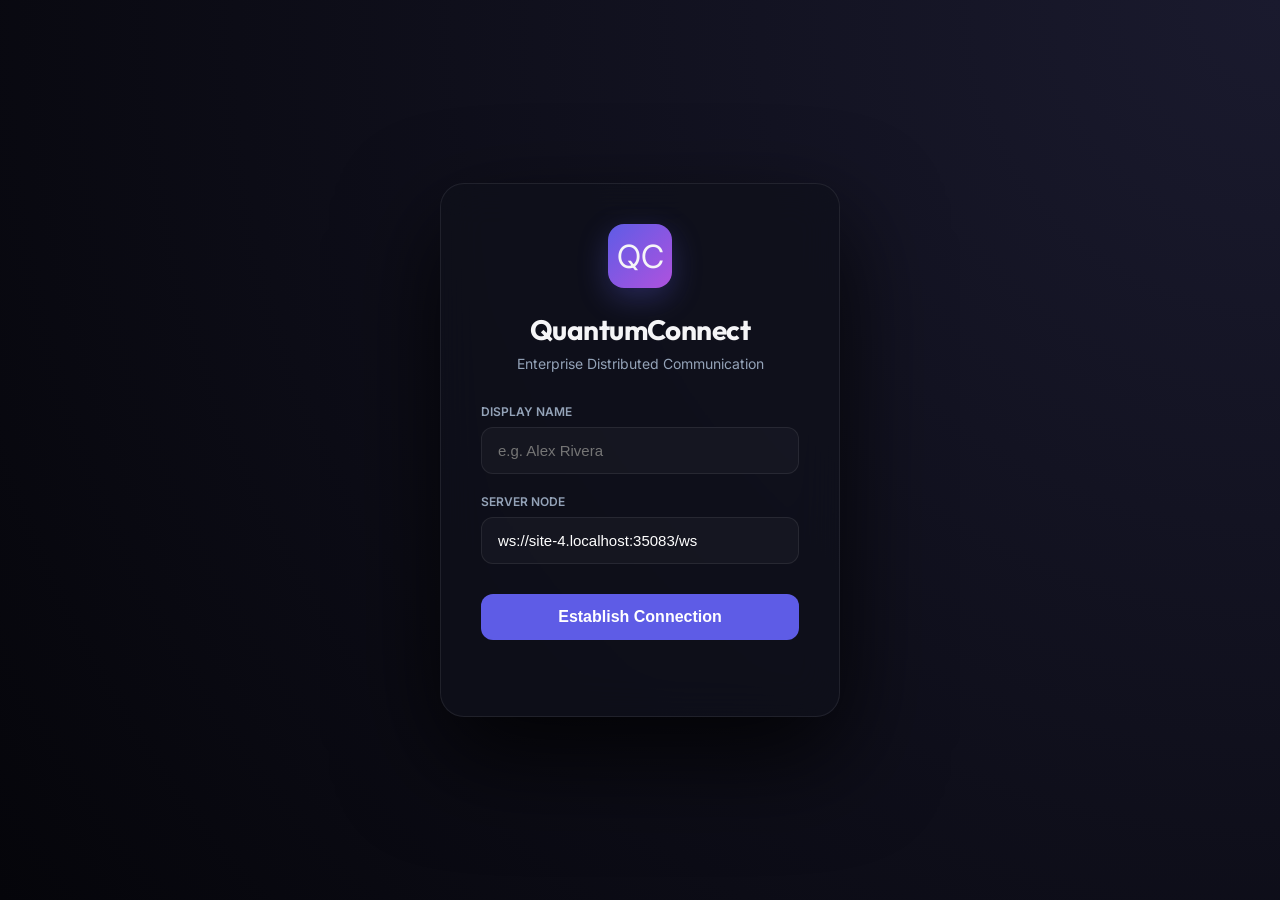
==== web_client/index.html @ 7e45ebaa "Initial commit" ====
<!DOCTYPE html>
<html lang="en">
<head>
    <meta charset="UTF-8">
    <meta name="viewport" content="width=device-width, initial-scale=1.0">
    <title>QuantumConnect | Enterprise Communication</title>
    <!-- Google Fonts -->
    <link href="https://fonts.googleapis.com/css2?family=Outfit:wght@300;400;500;600;700&family=Inter:wght@300;400;500;600&display=swap" rel="stylesheet">
    <style>
        :root {
            --bg: #05050a;
            --surface: #0f111a;
            --surface-hover: #161a29;
            --border: rgba(255, 255, 255, 0.08);
            --accent: #5e5ce6;
            --accent-glow: rgba(94, 92, 230, 0.3);
            --text-main: #f5f5f7;
            --text-dim: #94a3b8;
            --success: #34c759;
            --danger: #ff453a;
            --glass: rgba(15, 17, 26, 0.7);
            --sidebar-width: 260px;
        }

        * {
            box-sizing: border-box;
            margin: 0;
            padding: 0;
            scrollbar-width: thin;
            scrollbar-color: var(--border) transparent;
        }

        body {
            font-family: 'Inter', sans-serif;
            background-color: var(--bg);
            color: var(--text-main);
            height: 100vh;
            overflow: hidden;
            display: flex;
            flex-direction: column;
        }

        h1, h2, h3, .brand-name {
            font-family: 'Outfit', sans-serif;
        }

        /* --- AUTH SCREEN --- */
        #auth-screen {
            position: fixed;
            inset: 0;
            z-index: 1000;
            background: radial-gradient(circle at top right, #1a1a2e 0%, #05050a 100%);
            display: flex;
            align-items: center;
            justify-content: center;
            transition: opacity 0.5s ease-out;
        }

        .auth-card {
            width: 100%;
            max-width: 400px;
            padding: 40px;
            background: var(--glass);
            backdrop-filter: blur(20px);
            border: 1px solid var(--border);
            border-radius: 24px;
            box-shadow: 0 40px 100px rgba(0,0,0,0.8);
            text-align: center;
            animation: authIn 0.6s cubic-bezier(0.16, 1, 0.3, 1);
        }

        @keyframes authIn {
            from { opacity: 0; transform: translateY(20px) scale(0.95); }
            to { opacity: 1; transform: translateY(0) scale(1); }
        }

        .auth-logo {
            width: 64px;
            height: 64px;
            background: linear-gradient(135deg, var(--accent), #af52de);
            border-radius: 16px;
            margin: 0 auto 24px;
            display: flex;
            align-items: center;
            justify-content: center;
            font-size: 32px;
            box-shadow: 0 10px 30px var(--accent-glow);
        }

        .auth-title { font-size: 28px; font-weight: 700; margin-bottom: 8px; letter-spacing: -0.02em; }
        .auth-sub { font-size: 14px; color: var(--text-dim); margin-bottom: 32px; }

        .input-group { text-align: left; margin-bottom: 20px; }
        .input-group label { display: block; font-size: 12px; font-weight: 600; color: var(--text-dim); text-transform: uppercase; margin-bottom: 8px; }
        .input-group input {
            width: 100%;
            padding: 14px 16px;
            background: rgba(255,255,255,0.03);
            border: 1px solid var(--border);
            border-radius: 12px;
            color: white;
            font-size: 15px;
            outline: none;
            transition: all 0.2s;
        }
        .input-group input:focus { border-color: var(--accent); background: rgba(255,255,255,0.05); box-shadow: 0 0 0 4px var(--accent-glow); }

        .btn-auth {
            width: 100%;
            padding: 14px;
            background: var(--accent);
            border: none;
            border-radius: 12px;
            color: white;
            font-size: 16px;
            font-weight: 600;
            cursor: pointer;
            transition: all 0.3s;
            margin-top: 10px;
        }
        .btn-auth:hover { filter: brightness(1.1); transform: translateY(-1px); box-shadow: 0 10px 20px var(--accent-glow); }
        .btn-auth:active { transform: translateY(0); }

        /* --- MAIN LAYOUT --- */
        #main-app {
            display: grid;
            grid-template-columns: var(--sidebar-width) 1fr;
            height: 100vh;
            opacity: 0;
            transition: opacity 0.5s ease;
        }
        #main-app.visible { opacity: 1; }

        .sidebar {
            background: var(--surface);
            border-right: 1px solid var(--border);
            display: flex;
            flex-direction: column;
            padding: 24px 0;
            z-index: 10;
        }

        .sidebar-header {
            padding: 0 24px 24px;
            display: flex;
            align-items: center;
            gap: 12px;
            font-weight: 700;
            font-size: 18px;
            border-bottom: 1px solid var(--border);
        }

        .sidebar-nav {
            flex: 1;
            overflow-y: auto;
            padding: 20px 12px;
        }

        .nav-label {
            font-size: 11px;
            font-weight: 700;
            color: var(--text-dim);
            text-transform: uppercase;
            padding: 0 12px 10px;
            display: flex;
            justify-content: space-between;
            align-items: center;
        }

        .nav-item {
            display: flex;
            align-items: center;
            gap: 10px;
            padding: 10px 12px;
            border-radius: 10px;
            cursor: pointer;
            font-size: 14px;
            font-weight: 500;
            color: var(--text-dim);
            transition: 0.2s;
            margin-bottom: 4px;
        }
        .nav-item:hover { background: var(--surface-hover); color: white; }
        .nav-item.active { background: var(--accent-glow); color: var(--accent); border-left: 3px solid var(--accent); }
        .nav-item .icon { font-size: 16px; width: 20px; text-align: center; }

        .user-pill {
            display: flex;
            align-items: center;
            gap: 10px;
            padding: 10px;
            border-radius: 10px;
            transition: 0.2s;
        }
        .user-avatar {
            width: 32px;
            height: 32px;
            border-radius: 10px;
            background: var(--border);
            display: flex;
            align-items: center;
            justify-content: center;
            font-weight: 700;
            font-size: 12px;
            color: white;
            flex-shrink: 0;
        }
        .user-status {
            width: 8px;
            height: 8px;
            border-radius: 50%;
            background: var(--success);
            box-shadow: 0 0 10px var(--success);
        }
        .user-info { flex: 1; min-width: 0; }
        .user-name { font-size: 13px; font-weight: 600; white-space: nowrap; overflow: hidden; text-overflow: ellipsis; }

        .chat-container {
            display: flex;
            flex-direction: column;
            background: #000;
            position: relative;
        }

        .chat-header {
            height: 64px;
            background: var(--surface);
            border-bottom: 1px solid var(--border);
            display: flex;
            align-items: center;
            justify-content: space-between;
            padding: 0 24px;
        }

        .chat-title {
            display: flex;
            align-items: center;
            gap: 10px;
            font-weight: 600;
        }

        .messages-area {
            flex: 1;
            overflow-y: auto;
            padding: 24px;
            display: flex;
            flex-direction: column;
            gap: 20px;
        }

        /* --- MESSAGE STYLES --- */
        .msg-group {
            display: flex;
            gap: 12px;
            max-width: 80%;
            animation: msgIn 0.3s cubic-bezier(0.16, 1, 0.3, 1);
        }
        @keyframes msgIn {
            from { opacity: 0; transform: translateY(10px); }
            to { opacity: 1; transform: translateY(0); }
        }

        .msg-own { align-self: flex-end; flex-direction: row-reverse; }
        .msg-avatar { width: 36px; height: 36px; border-radius: 12px; flex-shrink: 0; background: var(--surface-hover); display: flex; align-items: center; justify-content: center; font-weight: 700; }
        .msg-content-wrapper { display: flex; flex-direction: column; gap: 4px; }
        .msg-info { display: flex; align-items: center; gap: 8px; font-size: 11px; color: var(--text-dim); }
        .msg-bubble {
            padding: 12px 16px;
            border-radius: 16px;
            font-size: 14px;
            line-height: 1.5;
            background: var(--surface);
            border: 1px solid var(--border);
            color: var(--text-main);
            position: relative;
        }
        .msg-own .msg-bubble { background: var(--accent); border-color: transparent; color: white; border-bottom-right-radius: 2px; }
        .msg-not-own .msg-bubble { border-bottom-left-radius: 2px; }

        .input-area {
            padding: 24px;
            background: var(--surface);
            border-top: 1px solid var(--border);
            display: flex;
            gap: 12px;
            align-items: center;
        }

        .input-wrapper {
            flex: 1;
            background: rgba(255,255,255,0.03);
            border: 1px solid var(--border);
            border-radius: 14px;
            display: flex;
            align-items: center;
            padding: 0 12px;
            transition: 0.2s;
        }
        .input-wrapper:focus-within { border-color: var(--accent); background: rgba(255,255,255,0.05); }

        #msg-input {
            flex: 1;
            background: transparent;
            border: none;
            padding: 14px 4px;
            color: white;
            font-size: 15px;
            outline: none;
        }

        .btn-action {
            background: transparent;
            border: none;
            color: var(--text-dim);
            font-size: 18px;
            cursor: pointer;
            width: 36px;
            height: 36px;
            border-radius: 10px;
            display: flex;
            align-items: center;
            justify-content: center;
            transition: 0.2s;
        }
        .btn-action:hover { color: white; background: var(--surface-hover); }
        .btn-send { background: var(--accent); color: white; }
        .btn-send:hover { transform: scale(1.05); background: var(--accent); }

        /* --- MEDIA QUERIES --- */
        @media (max-width: 768px) {
            #main-app { grid-template-columns: 1fr; }
            .sidebar { display: none; }
        }

        /* Support for Widget mode */
        body.widget-mode {
            background: transparent;
        }
        body.widget-mode .sidebar { display: none; }
        body.widget-mode #main-app { grid-template-columns: 1fr; border-radius: 20px; border: 1px solid var(--border); }
    </style>
</head>
<body>

    <!-- AUTH SCREEN -->
    <div id="auth-screen">
        <div class="auth-card">
            <div class="auth-logo">QC</div>
            <h1 class="auth-title">QuantumConnect</h1>
            <p class="auth-sub">Enterprise Distributed Communication</p>
            
            <div class="input-group">
                <label>Display Name</label>
                <input type="text" id="username-input" placeholder="e.g. Alex Rivera" maxlength="24">
            </div>
            <div class="input-group">
                <label>Server Node</label>
                <input type="text" id="server-input" placeholder="ws://localhost:8888">
            </div>
            
            <button class="btn-auth" onclick="connect()">Establish Connection</button>
            <div id="auth-error" style="color: var(--danger); font-size: 13px; margin-top: 16px; min-height: 20px;"></div>
        </div>
    </div>

    <!-- MAIN APP -->
    <div id="main-app">
        <!-- Sidebar -->
        <aside class="sidebar">
            <div class="sidebar-header">
                <div class="auth-logo" style="width: 32px; height: 32px; font-size: 14px; margin: 0;">QC</div>
                <span class="brand-name">QuantumConnect</span>
            </div>

            <nav class="sidebar-nav">
                <div class="nav-label">Workspace</div>
                <div class="nav-item active">
                    <span class="icon">#</span>
                    <span>General Channel</span>
                </div>
                <div class="nav-item">
                    <span class="icon">⚡</span>
                    <span>System Alerts</span>
                </div>

                <div class="nav-label" style="margin-top: 30px;">
                    Users
                    <span id="user-count-badge" style="font-size: 10px; background: var(--accent); color: white; padding: 2px 6px; border-radius: 10px;">0</span>
                </div>
                <div id="online-users-list">
                    <!-- Users injected here -->
                </div>
            </nav>

            <div style="padding: 16px; border-top: 1px solid var(--border);">
                <div class="user-pill">
                    <div id="my-avatar" class="user-avatar">?</div>
                    <div class="user-info">
                        <div id="my-name" class="user-name">Not Connected</div>
                        <div style="font-size: 11px; color: var(--text-dim);">Internal Node</div>
                    </div>
                    <div class="user-status"></div>
                </div>
            </div>
        </aside>

        <!-- Chat Main -->
        <main class="chat-container">
            <header class="chat-header">
                <div class="chat-title">
                    <span style="color: var(--text-dim);">#</span>
                    <span>General Channel</span>
                    <span class="user-status" id="connection-status" style="background: var(--danger); box-shadow: 0 0 10px var(--danger);"></span>
                </div>
                <div style="display: flex; gap: 8px;">
                    <button class="btn-action">🔒</button>
                    <button class="btn-action">⚙️</button>
                </div>
            </header>

            <div class="messages-area" id="messages-list">
                <!-- Messages injected here -->
                <div class="msg-group system" style="justify-content: center; font-size: 12px; color: var(--text-dim); font-style: italic;">
                    Waiting for data stream...
                </div>
            </div>

            <div class="input-area">
                <button class="btn-action" onclick="document.getElementById('file-input').click()">📎</button>
                <div class="input-wrapper">
                    <input type="text" id="msg-input" placeholder="Type a message to the team..." onkeydown="handleKey(event)">
                    <button class="btn-action" title="Emoji">😊</button>
                </div>
                <button class="btn-action btn-send" onclick="sendMessage()">➤</button>
                <input type="file" id="file-input" style="display:none" onchange="uploadFile(this)">
            </div>
        </main>
    </div>

    <script>
        let ws = null;
        let myId = null;
        let myName = "";
        let retryCount = 0;

        // Auto-fill server based on URL
        document.getElementById('server-input').value = `ws://${window.location.host}/ws`;

        // --- WIDGET & INTEGRATION LOGIC ---
        const urlParams = new URLSearchParams(window.location.search);
        const isWidget = urlParams.get('widget') === 'true';
        const autoUser = urlParams.get('user');
        const accentColor = urlParams.get('accent');

        if (isWidget) {
            document.body.classList.add('widget-mode');
            if (accentColor) document.documentElement.style.setProperty('--accent', accentColor);
        }

        if (autoUser) {
            document.getElementById('username-input').value = autoUser;
            // Short delay to ensure socket is ready
            setTimeout(connect, 500);
        }

        // Listen for parent messages
        window.addEventListener('message', (event) => {
            if (event.data.type === 'SEND_MSG' && event.data.text) {
                document.getElementById('msg-input').value = event.data.text;
                sendMessage();
            }
        });

        function connect() {
            const nameInput = document.getElementById('username-input');
            const serverInput = document.getElementById('server-input');
            const errorEl = document.getElementById('auth-error');

            if (!nameInput.value.trim()) {
                errorEl.textContent = "Please enter a valid display name.";
                return;
            }

            errorEl.textContent = "";
            const btn = document.querySelector('.btn-auth');
            if (btn) {
                btn.textContent = "Connecting...";
                btn.disabled = true;
            }

            try {
                // Enterprise auto-pathing: if user didn't specify /ws, add it
                let url = serverInput.value;
                if (!url.endsWith('/ws')) url += '/ws';
                ws = new WebSocket(url);
            } catch (e) {
                if (errorEl) errorEl.textContent = "Connection Error: Check server path.";
                if (btn) resetAuthBtn();
                return;
            }

            ws.onopen = () => {
                ws.send(JSON.stringify({
                    type: "register",
                    username: nameInput.value.trim(),
                    user_id: "user_" + Math.random().toString(36).substr(2, 9)
                }));
            };

            ws.onmessage = (e) => {
                const data = JSON.parse(e.data);
                handleProtocol(data);
            };

            ws.onclose = () => {
                document.getElementById('connection-status').style.background = 'var(--danger)';
                appendSystemMessage("⚠️ Connection to node lost.");
            };
        }

        function handleProtocol(data) {
            switch(data.type) {
                case "welcome":
                    myId = data.user_id;
                    myName = data.username;
                    // LOAD HISTORY
                    if (data.history) {
                        document.getElementById('messages-list').innerHTML = "";
                        data.history.forEach(m => appendMessage(m));
                        appendSystemMessage("--- Message Archive Synchronized ---");
                    }
                    enterApp();
                    break;
                case "public_message":
                    appendMessage(data);
                    break;
                case "user_list":
                    updateUserList(data.users);
                    break;
            }
        }

        function enterApp() {
            document.getElementById('auth-screen').style.opacity = '0';
            setTimeout(() => {
                document.getElementById('auth-screen').style.display = 'none';
                document.getElementById('main-app').classList.add('visible');
                document.getElementById('my-name').textContent = myName;
                document.getElementById('my-avatar').textContent = myName.charAt(0).toUpperCase();
                document.getElementById('connection-status').style.background = 'var(--success)';
                document.getElementById('connection-status').style.boxShadow = '0 0 10px var(--success)';
            }, 500);
        }

        function handleKey(e) {
            if (e.key === 'Enter') sendMessage();
        }

        function sendMessage() {
            const input = document.getElementById('msg-input');
            if (!input.value.trim()) return;

            const msg = {
                type: "public_message",
                content: input.value.trim()
            };

            ws.send(JSON.stringify(msg));
            
            // Optimistic render for own message
            appendMessage({
                sender: myName,
                sender_id: myId,
                content: input.value.trim(),
                timestamp: new Date().toISOString()
            }, true);

            input.value = "";
        }

        function appendMessage(data, isOwn = false) {
            const list = document.getElementById('messages-list');
            const self = isOwn || data.sender_id === myId;
            
            const time = data.timestamp ? new Date(data.timestamp).toLocaleTimeString([], {hour: '2-digit', minute:'2-digit'}) : "Now";

            const div = document.createElement('div');
            div.className = `msg-group ${self ? 'msg-own' : 'msg-not-own'}`;
            div.innerHTML = `
                <div class="msg-avatar" style="background: ${getHSL(data.sender)}">${data.sender.charAt(0).toUpperCase()}</div>
                <div class="msg-content-wrapper">
                    <div class="msg-info">
                        <span style="font-weight: 700; color: ${self ? 'var(--accent)' : 'var(--text-main)'}">${data.sender}</span>
                        <span>${time}</span>
                    </div>
                    <div class="msg-bubble">${parseContent(data.content)}</div>
                </div>
            `;
            list.appendChild(div);
            list.scrollTop = list.scrollHeight;
        }

        function getHSL(name) {
            let hash = 0;
            for (let i = 0; i < name.length; i++) {
                hash = name.charCodeAt(i) + ((hash << 5) - hash);
            }
            return `hsl(${hash % 360}, 60%, 50%)`;
        }

        function parseContent(content) {
            if (content.startsWith('__FILE__')) {
                const parts = content.split('|_|');
                if (parts.length >= 4) {
                    const type = parts[0].replace('__FILE__', '');
                    const url = window.location.origin + '/' + parts[1].replace(/^\/+/, '');
                    const name = parts[2];
                    const caption = parts[3];

                    if (type === 'image') {
                        return `
                            <div class="media-container">
                                ${caption ? `<p style="margin-bottom:8px">${caption}</p>` : ''}
                                <img src="${url}" style="max-width: 100%; border-radius: 12px; cursor: pointer; border: 1px solid var(--border);" onclick="window.open('${url}')">
                            </div>
                        `;
                    } else if (type === 'audio') {
                        return `
                            <div class="media-container">
                                <audio controls src="${url}" style="width: 220px; height: 32px;"></audio>
                            </div>
                        `;
                    } else {
                        return `
                            <a href="${url}" download="${name}" style="display: flex; align-items: center; gap: 10px; text-decoration: none; background: rgba(255,255,255,0.05); padding: 10px; border-radius: 10px; border: 1px solid var(--border); color: white;">
                                <span style="font-size: 24px;">📄</span>
                                <div style="display: flex; flex-direction: column; min-width: 0;">
                                    <span style="font-weight: 600; white-space: nowrap; overflow: hidden; text-overflow: ellipsis; max-width: 150px;">${name}</span>
                                    <span style="font-size: 10px; color: var(--text-dim);">Download File</span>
                                </div>
                            </a>
                        `;
                    }
                }
            }
            return content.replace(/</g, "&lt;").replace(/>/g, "&gt;");
        }

        function appendSystemMessage(text) {
            const list = document.getElementById('messages-list');
            const div = document.createElement('div');
            div.className = "msg-group system";
            div.style.justifyContent = "center";
            div.style.fontSize = "12px";
            div.style.color = "var(--text-dim)";
            div.style.fontStyle = "italic";
            div.textContent = text;
            list.appendChild(div);
            list.scrollTop = list.scrollHeight;
        }

        function updateUserList(users) {
            const list = document.getElementById('online-users-list');
            document.getElementById('user-count-badge').textContent = users.length;
            list.innerHTML = "";
            users.forEach(u => {
                const div = document.createElement('div');
                div.className = "nav-item";
                div.innerHTML = `
                    <div class="user-avatar" style="width: 24px; height: 24px; font-size: 10px;">${u.username.charAt(0).toUpperCase()}</div>
                    <span style="font-size: 13px;">${u.username}</span>
                    ${u.user_id !== myId ? '<div class="user-status" style="margin-left: auto; width: 6px; height: 6px;"></div>' : ''}
                `;
                list.appendChild(div);
            });
        }

        async function uploadFile(input) {
            if (!input.files.length) return;
            const file = input.files[0];
            appendSystemMessage(`Uploading ${file.name}...`);
            
            try {
                const res = await fetch(`/upload?filename=${encodeURIComponent(file.name)}`, {
                    method: 'POST',
                    body: file
                });
                const data = await res.json();
                const encoded = `__FILE__file|_|${data.url}|_|${data.name}|_|`;
                ws.send(JSON.stringify({ type: "public_message", content: encoded }));
                appendMessage({
                    sender: myName,
                    sender_id: myId,
                    content: encoded,
                    timestamp: new Date().toISOString()
                }, true);
            } catch (e) {
                appendSystemMessage("Upload failed.");
            }
        }
    </script>
</body>
</html>
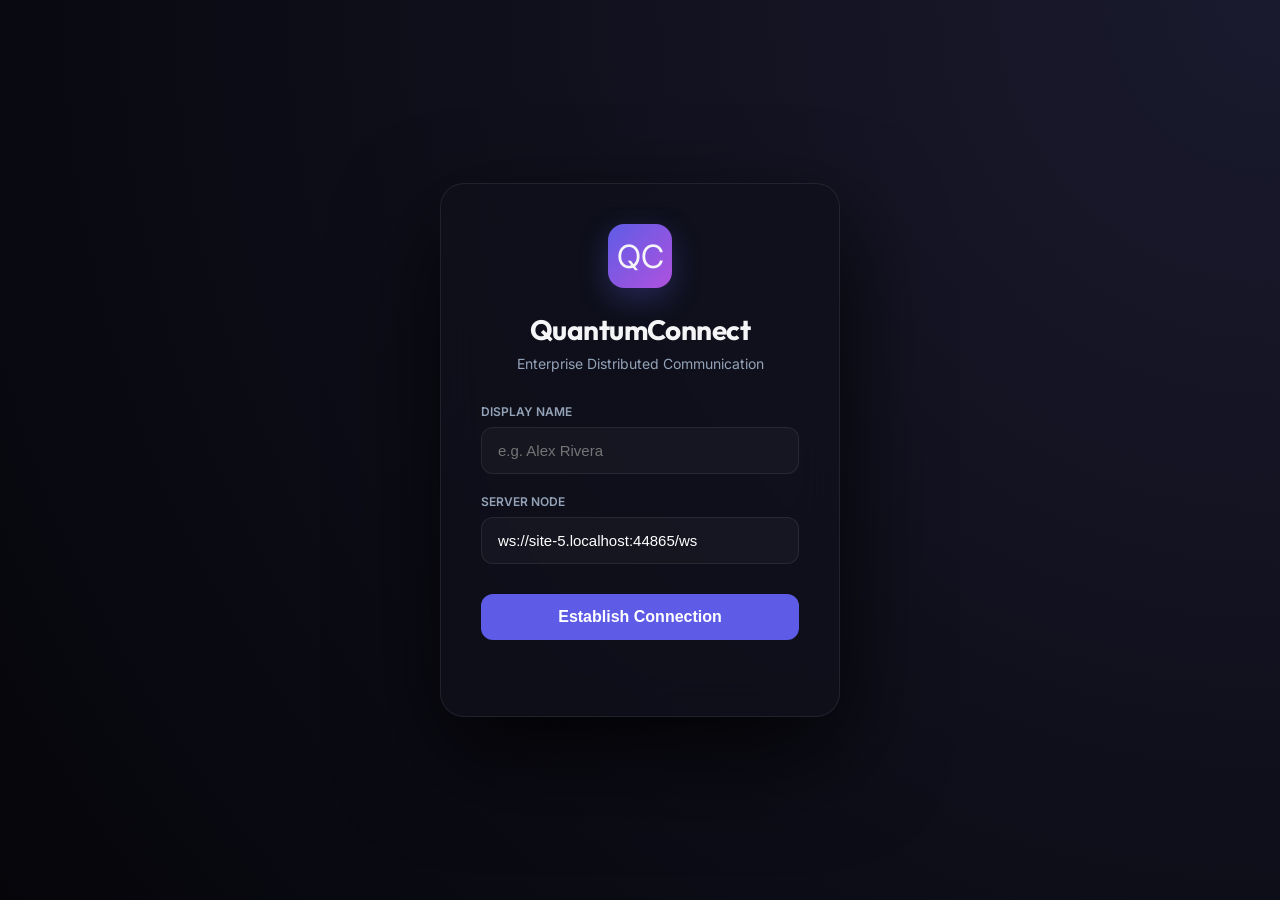
==== commit b787e5db: "Refactor: Unified backend into FastAPI hub for PaaS deployment" ====
--- a/web_client/index.html
+++ b/web_client/index.html
@@ -681,10 +681,13 @@
             appendSystemMessage(`Uploading ${file.name}...`);
             
             try {
+                const formData = new FormData();
+                formData.append('file', file);
                 const res = await fetch(`/upload?filename=${encodeURIComponent(file.name)}`, {
                     method: 'POST',
-                    body: file
+                    body: formData
                 });
+                if (!res.ok) throw new Error("Upload failed");
                 const data = await res.json();
                 const encoded = `__FILE__file|_|${data.url}|_|${data.name}|_|`;
                 ws.send(JSON.stringify({ type: "public_message", content: encoded }));
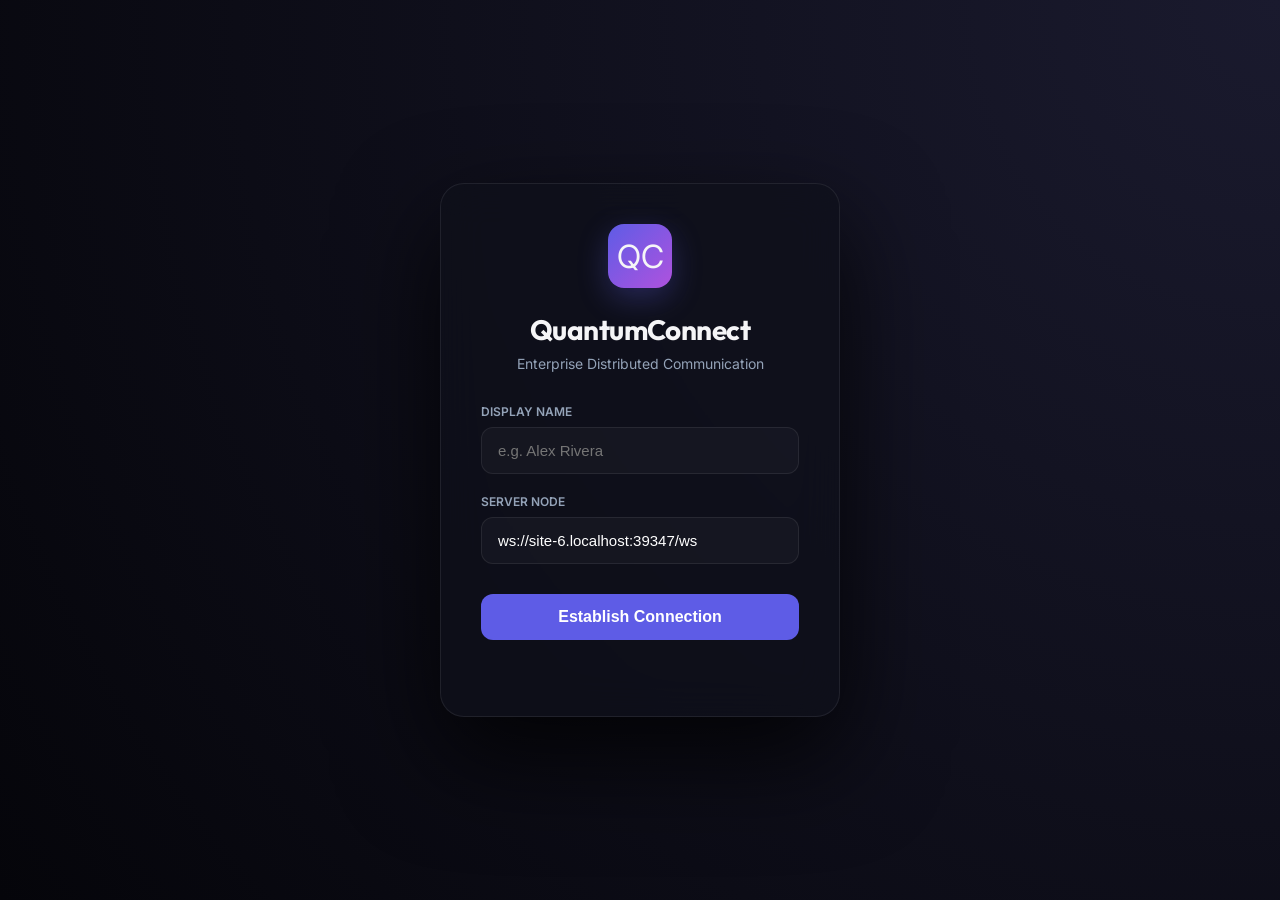
==== commit cec1e4c7: "Fix: Add dynamic wss:// protocol support for secure cloud deployments" ====
--- a/web_client/index.html
+++ b/web_client/index.html
@@ -443,8 +443,9 @@
         let myName = "";
         let retryCount = 0;
 
-        // Auto-fill server based on URL
-        document.getElementById('server-input').value = `ws://${window.location.host}/ws`;
+        // Auto-fill server based on URL (Secure WebSockets for HTTPS)
+        const protocol = window.location.protocol === 'https:' ? 'wss:' : 'ws:';
+        document.getElementById('server-input').value = `${protocol}//${window.location.host}/ws`;
 
         // --- WIDGET & INTEGRATION LOGIC ---
         const urlParams = new URLSearchParams(window.location.search);
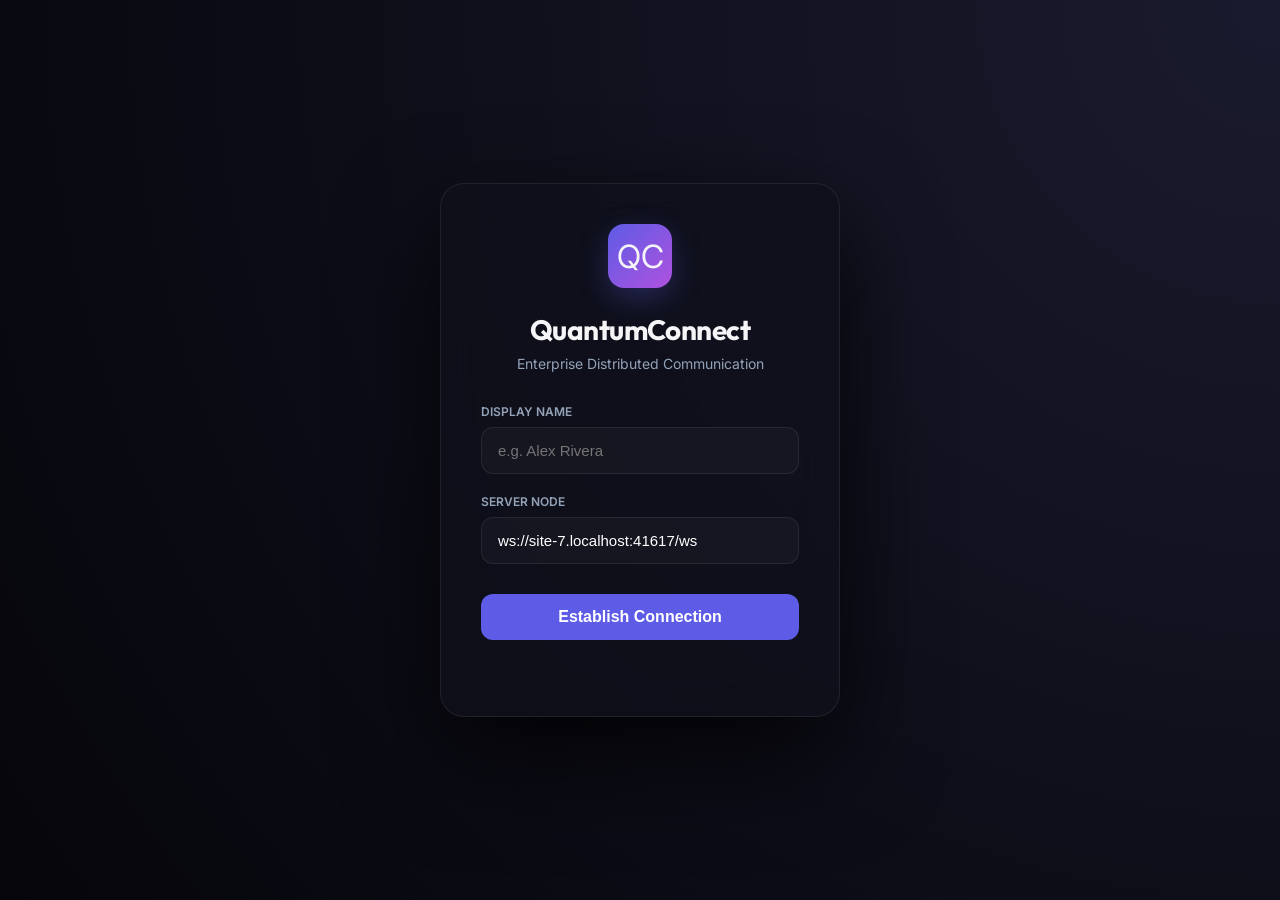
==== commit 546ca342: "Fix UI message duplication, upload rendering crashes, and restore backend private chat handlers" ====
--- a/web_client/index.html
+++ b/web_client/index.html
@@ -567,15 +567,6 @@
             };
 
             ws.send(JSON.stringify(msg));
-            
-            // Optimistic render for own message
-            appendMessage({
-                sender: myName,
-                sender_id: myId,
-                content: input.value.trim(),
-                timestamp: new Date().toISOString()
-            }, true);
-
             input.value = "";
         }
 
@@ -610,6 +601,7 @@
         }
 
         function parseContent(content) {
+            if (!content) return "";
             if (content.startsWith('__FILE__')) {
                 const parts = content.split('|_|');
                 if (parts.length >= 4) {
@@ -619,28 +611,13 @@
                     const caption = parts[3];
 
                     if (type === 'image') {
-                        return `
-                            <div class="media-container">
-                                ${caption ? `<p style="margin-bottom:8px">${caption}</p>` : ''}
-                                <img src="${url}" style="max-width: 100%; border-radius: 12px; cursor: pointer; border: 1px solid var(--border);" onclick="window.open('${url}')">
-                            </div>
-                        `;
+                        return `<div class="media-container" style="margin-top: 5px;">${caption ? `<p style="margin-bottom:8px">${caption}</p>` : ''}<img src="${url}" onload="const el = document.getElementById('messages-list'); el.scrollTop = el.scrollHeight;" style="max-width: 100%; max-height: 250px; border-radius: 12px; cursor: pointer; border: 1px solid var(--border);" onclick="window.open('${url}')"></div>`;
                     } else if (type === 'audio') {
-                        return `
-                            <div class="media-container">
-                                <audio controls src="${url}" style="width: 220px; height: 32px;"></audio>
-                            </div>
-                        `;
+                        return `<div class="media-container" style="margin-top: 5px;"><audio controls src="${url}" style="width: 220px; height: 32px;"></audio></div>`;
+                    } else if (type === 'video') {
+                        return `<div class="media-container" style="margin-top: 5px;"><video controls src="${url}" style="max-width: 100%; max-height: 250px; border-radius: 12px;"></video></div>`;
                     } else {
-                        return `
-                            <a href="${url}" download="${name}" style="display: flex; align-items: center; gap: 10px; text-decoration: none; background: rgba(255,255,255,0.05); padding: 10px; border-radius: 10px; border: 1px solid var(--border); color: white;">
-                                <span style="font-size: 24px;">📄</span>
-                                <div style="display: flex; flex-direction: column; min-width: 0;">
-                                    <span style="font-weight: 600; white-space: nowrap; overflow: hidden; text-overflow: ellipsis; max-width: 150px;">${name}</span>
-                                    <span style="font-size: 10px; color: var(--text-dim);">Download File</span>
-                                </div>
-                            </a>
-                        `;
+                        return `<a href="${url}" download="${name}" style="display: flex; align-items: center; gap: 10px; text-decoration: none; background: rgba(255,255,255,0.05); padding: 10px; border-radius: 10px; border: 1px solid var(--border); color: white; margin-top: 5px;"><span style="font-size: 24px;">📄</span><div style="display: flex; flex-direction: column; min-width: 0;"><span style="font-weight: 600; white-space: nowrap; overflow: hidden; text-overflow: ellipsis; max-width: 150px;">${name}</span><span style="font-size: 10px; color: var(--text-dim);">Download File</span></div></a>`;
                     }
                 }
             }
@@ -690,14 +667,15 @@
                 });
                 if (!res.ok) throw new Error("Upload failed");
                 const data = await res.json();
-                const encoded = `__FILE__file|_|${data.url}|_|${data.name}|_|`;
+                
+                // Properly detect type for UI rendering
+                let typeStr = "file";
+                if (file.type.startsWith("image/")) typeStr = "image";
+                else if (file.type.startsWith("audio/")) typeStr = "audio";
+                else if (file.type.startsWith("video/")) typeStr = "video";
+
+                const encoded = `__FILE__${typeStr}|_|${data.url}|_|${data.name}|_|`;
                 ws.send(JSON.stringify({ type: "public_message", content: encoded }));
-                appendMessage({
-                    sender: myName,
-                    sender_id: myId,
-                    content: encoded,
-                    timestamp: new Date().toISOString()
-                }, true);
             } catch (e) {
                 appendSystemMessage("Upload failed.");
             }
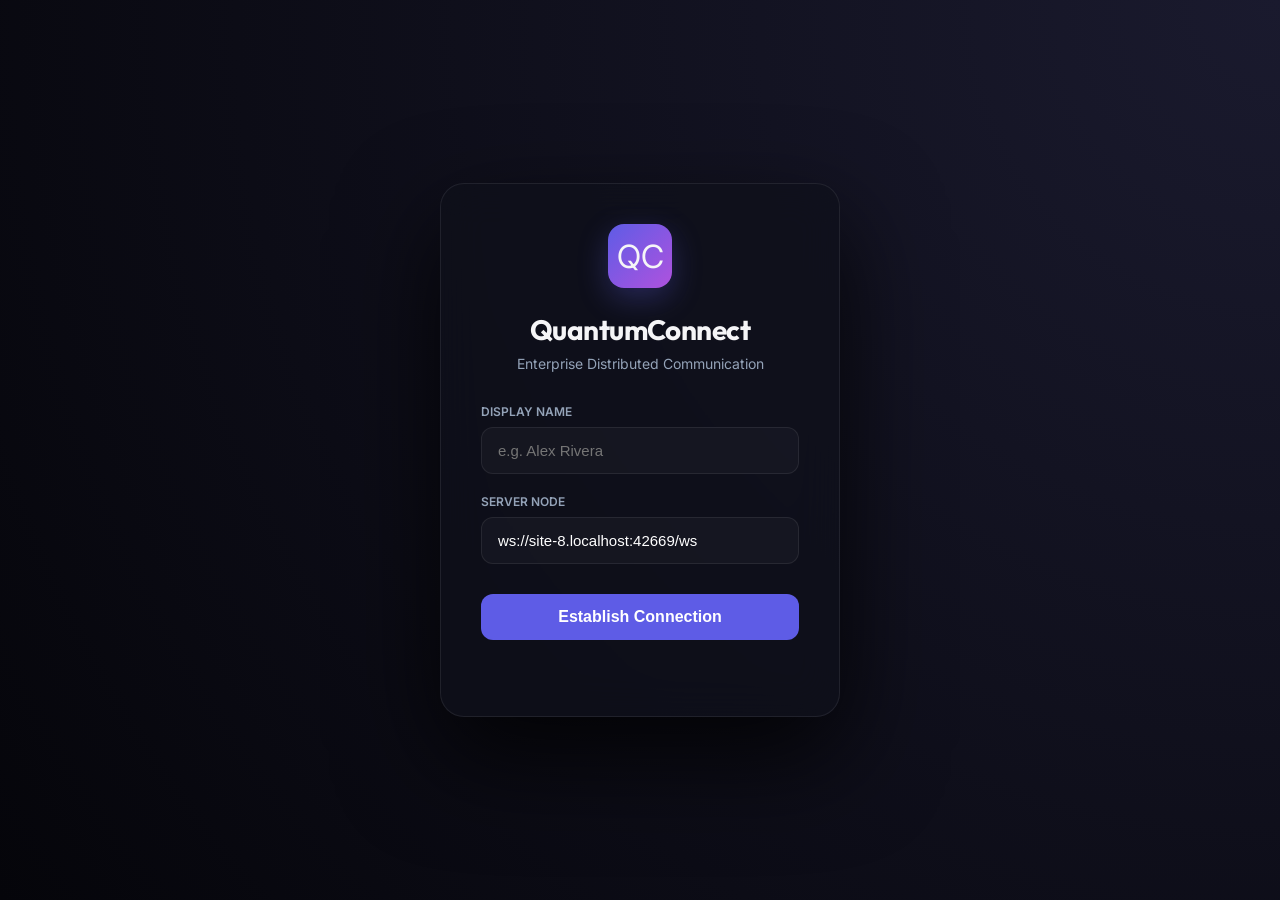
==== commit 2be7abdf: "Fix UI constraint bug preventing the main chat view from auto-scrolling past the viewport" ====
--- a/web_client/index.html
+++ b/web_client/index.html
@@ -220,6 +220,8 @@
             flex-direction: column;
             background: #000;
             position: relative;
+            min-height: 0;
+            overflow: hidden;
         }
 
         .chat-header {
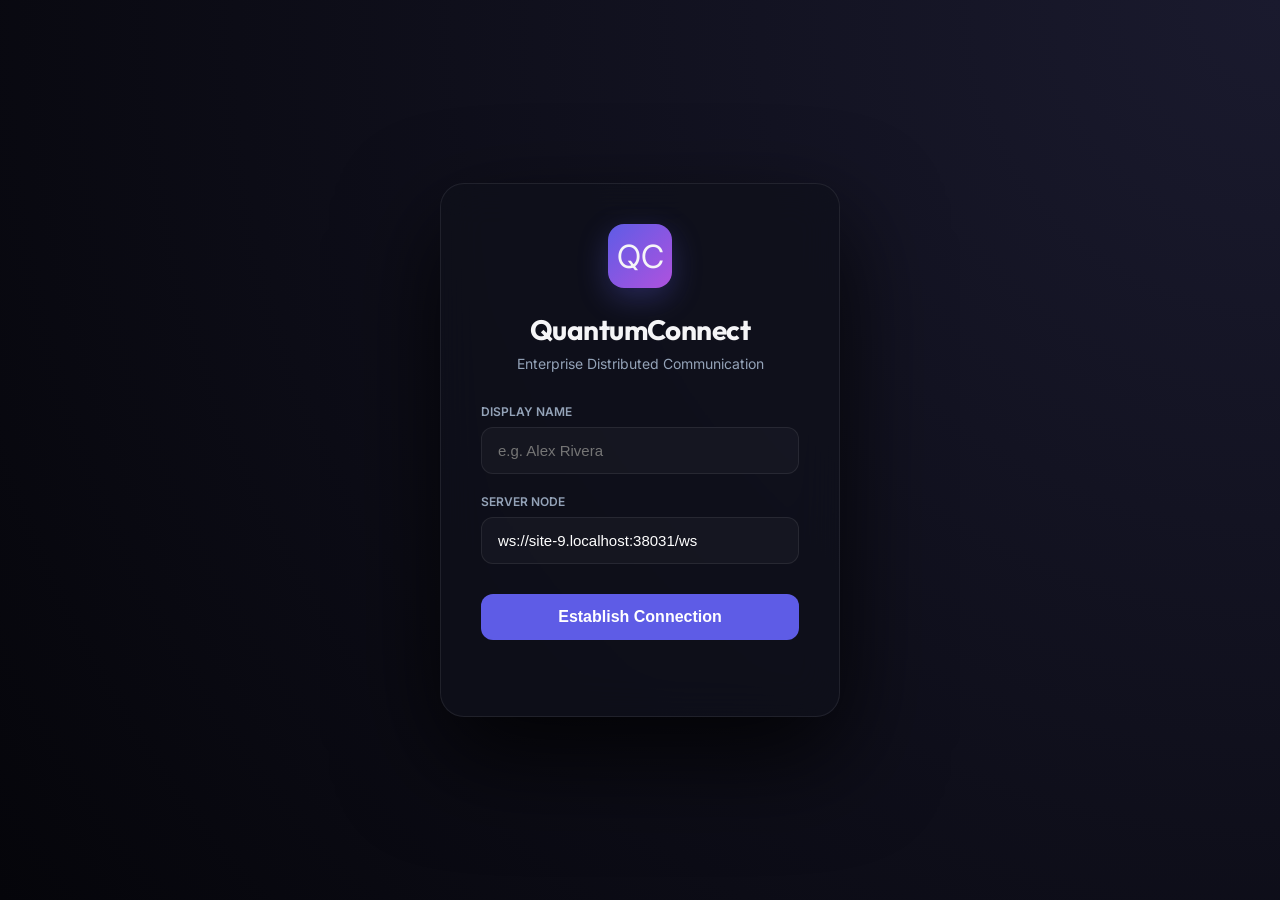
==== commit ffbb9893: "Feature: Implement full UI state logic for Enterprise Private Chat switching and message filters" ====
--- a/web_client/index.html
+++ b/web_client/index.html
@@ -376,7 +376,7 @@
 
             <nav class="sidebar-nav">
                 <div class="nav-label">Workspace</div>
-                <div class="nav-item active">
+                <div class="nav-item active" onclick="switchGeneral()">
                     <span class="icon">#</span>
                     <span>General Channel</span>
                 </div>
@@ -411,7 +411,7 @@
             <header class="chat-header">
                 <div class="chat-title">
                     <span style="color: var(--text-dim);">#</span>
-                    <span>General Channel</span>
+                    <span id="chat-title-text">General Channel</span>
                     <span class="user-status" id="connection-status" style="background: var(--danger); box-shadow: 0 0 10px var(--danger);"></span>
                 </div>
                 <div style="display: flex; gap: 8px;">
@@ -444,6 +444,12 @@
         let myId = null;
         let myName = "";
         let retryCount = 0;
+
+        // Chat State
+        let currentMode = "public"; // "public" or "private"
+        let currentPrivateChatId = null;
+        let currentPrivateUserName = "";
+        let chatHistories = { "public": [] };
 
         // Auto-fill server based on URL (Secure WebSockets for HTTPS)
         const protocol = window.location.protocol === 'https:' ? 'wss:' : 'ws:';
@@ -526,16 +532,34 @@
                 case "welcome":
                     myId = data.user_id;
                     myName = data.username;
-                    // LOAD HISTORY
                     if (data.history) {
-                        document.getElementById('messages-list').innerHTML = "";
-                        data.history.forEach(m => appendMessage(m));
+                        chatHistories["public"] = data.history;
+                        renderCurrentChat();
                         appendSystemMessage("--- Message Archive Synchronized ---");
                     }
                     enterApp();
                     break;
                 case "public_message":
-                    appendMessage(data);
+                    chatHistories["public"].push(data);
+                    if (currentMode === "public") appendMessage(data);
+                    else appendSystemMessage(`New message in General Channel from ${data.sender}`);
+                    break;
+                case "private_message":
+                    const pid = data.chat_id;
+                    if (!chatHistories[pid]) chatHistories[pid] = [];
+                    chatHistories[pid].push(data);
+                    if (currentMode === "private" && currentPrivateChatId === pid) appendMessage(data);
+                    else appendSystemMessage(`New secure message from ${data.sender}`);
+                    break;
+                case "private_chat_start":
+                    currentMode = "private";
+                    currentPrivateChatId = data.chat_id;
+                    currentPrivateUserName = data.other_user;
+                    if (!chatHistories[data.chat_id]) chatHistories[data.chat_id] = [];
+                    
+                    document.getElementById('chat-title-text').textContent = "Secure Channel: " + currentPrivateUserName;
+                    renderCurrentChat();
+                    appendSystemMessage("--- Secure WebSocket Established with " + currentPrivateUserName + " ---");
                     break;
                 case "user_list":
                     updateUserList(data.users);
@@ -563,13 +587,34 @@
             const input = document.getElementById('msg-input');
             if (!input.value.trim()) return;
 
-            const msg = {
-                type: "public_message",
-                content: input.value.trim()
-            };
-
-            ws.send(JSON.stringify(msg));
+            if (currentMode === "public") {
+                ws.send(JSON.stringify({ type: "public_message", content: input.value.trim() }));
+            } else {
+                ws.send(JSON.stringify({ type: "private_message", chat_id: currentPrivateChatId, content: input.value.trim() }));
+            }
             input.value = "";
+        }
+
+        function switchGeneral() {
+            currentMode = "public";
+            currentPrivateChatId = null;
+            document.getElementById('chat-title-text').textContent = "General Channel";
+            renderCurrentChat();
+            appendSystemMessage("--- Switched to General Channel ---");
+        }
+
+        function startPrivateChat(username) {
+            if (username === myName) return;
+            ws.send(JSON.stringify({ type: "private_request", recipient: username }));
+            appendSystemMessage(`Requesting handshake with ${username}...`);
+        }
+
+        function renderCurrentChat() {
+            const list = document.getElementById('messages-list');
+            list.innerHTML = "";
+            const targetId = currentMode === "public" ? "public" : currentPrivateChatId;
+            const history = chatHistories[targetId] || [];
+            history.forEach(m => appendMessage(m));
         }
 
         function appendMessage(data, isOwn = false) {
@@ -646,8 +691,9 @@
             users.forEach(u => {
                 const div = document.createElement('div');
                 div.className = "nav-item";
+                div.onclick = () => startPrivateChat(u.username);
                 div.innerHTML = `
-                    <div class="user-avatar" style="width: 24px; height: 24px; font-size: 10px;">${u.username.charAt(0).toUpperCase()}</div>
+                    <div class="user-avatar" style="width: 24px; height: 24px; font-size: 10px; background: ${getHSL(u.username)}">${u.username.charAt(0).toUpperCase()}</div>
                     <span style="font-size: 13px;">${u.username}</span>
                     ${u.user_id !== myId ? '<div class="user-status" style="margin-left: auto; width: 6px; height: 6px;"></div>' : ''}
                 `;
@@ -677,7 +723,11 @@
                 else if (file.type.startsWith("video/")) typeStr = "video";
 
                 const encoded = `__FILE__${typeStr}|_|${data.url}|_|${data.name}|_|`;
-                ws.send(JSON.stringify({ type: "public_message", content: encoded }));
+                if (currentMode === "public") {
+                    ws.send(JSON.stringify({ type: "public_message", content: encoded }));
+                } else {
+                    ws.send(JSON.stringify({ type: "private_message", chat_id: currentPrivateChatId, content: encoded }));
+                }
             } catch (e) {
                 appendSystemMessage("Upload failed.");
             }
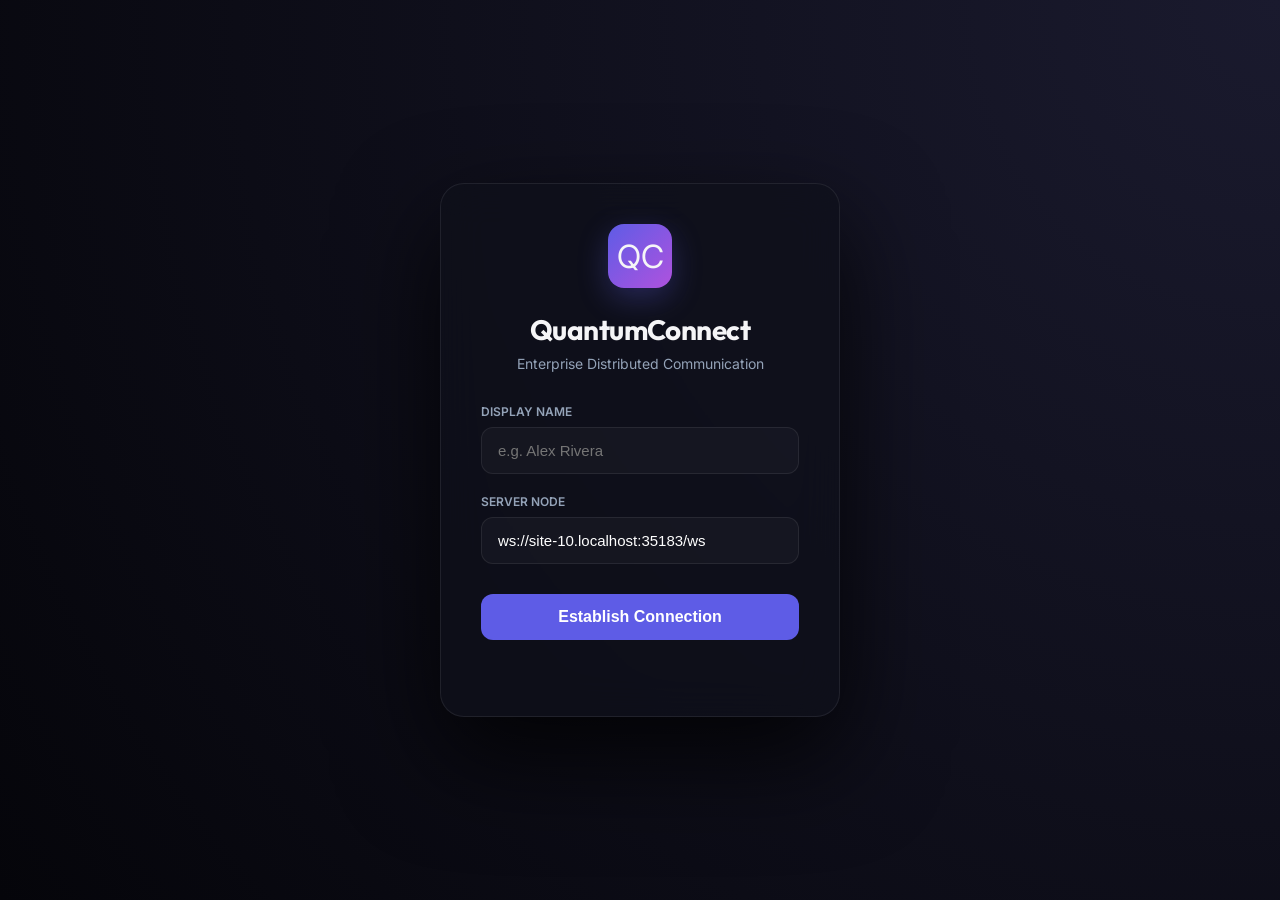
==== commit aff28a8e: "Add configurable backend URL for split deployment" ====
--- a/web_client/index.html
+++ b/web_client/index.html
@@ -451,15 +451,31 @@
         let currentPrivateUserName = "";
         let chatHistories = { "public": [] };
 
-        // Auto-fill server based on URL (Secure WebSockets for HTTPS)
-        const protocol = window.location.protocol === 'https:' ? 'wss:' : 'ws:';
-        document.getElementById('server-input').value = `${protocol}//${window.location.host}/ws`;
+        function normalizeBaseUrl(baseUrl) {
+            if (!baseUrl) return "";
+            return baseUrl.trim().replace(/\/+$/, "");
+        }
+
+        function toWebSocketUrl(baseUrl) {
+            if (!baseUrl) return "";
+            return baseUrl
+                .replace(/^https:\/\//i, "wss://")
+                .replace(/^http:\/\//i, "ws://");
+        }
 
         // --- WIDGET & INTEGRATION LOGIC ---
         const urlParams = new URLSearchParams(window.location.search);
         const isWidget = urlParams.get('widget') === 'true';
         const autoUser = urlParams.get('user');
         const accentColor = urlParams.get('accent');
+        const backendFromQuery = urlParams.get('backend');
+        const backendFromGlobal = window.CHAT_BACKEND_URL;
+        const configuredBackendBaseUrl = normalizeBaseUrl(backendFromQuery || backendFromGlobal || "");
+
+        const defaultSocketBase = configuredBackendBaseUrl
+            ? toWebSocketUrl(configuredBackendBaseUrl)
+            : `${window.location.protocol === 'https:' ? 'wss:' : 'ws:'}//${window.location.host}`;
+        document.getElementById('server-input').value = `${defaultSocketBase}/ws`;
 
         if (isWidget) {
             document.body.classList.add('widget-mode');
@@ -653,7 +669,8 @@
                 const parts = content.split('|_|');
                 if (parts.length >= 4) {
                     const type = parts[0].replace('__FILE__', '');
-                    const url = window.location.origin + '/' + parts[1].replace(/^\/+/, '');
+                    const filePath = '/' + parts[1].replace(/^\/+/, '');
+                    const url = configuredBackendBaseUrl ? `${configuredBackendBaseUrl}${filePath}` : `${window.location.origin}${filePath}`;
                     const name = parts[2];
                     const caption = parts[3];
 
@@ -709,7 +726,8 @@
             try {
                 const formData = new FormData();
                 formData.append('file', file);
-                const res = await fetch(`/upload?filename=${encodeURIComponent(file.name)}`, {
+                const uploadBase = configuredBackendBaseUrl || window.location.origin;
+                const res = await fetch(`${uploadBase}/upload?filename=${encodeURIComponent(file.name)}`, {
                     method: 'POST',
                     body: formData
                 });
